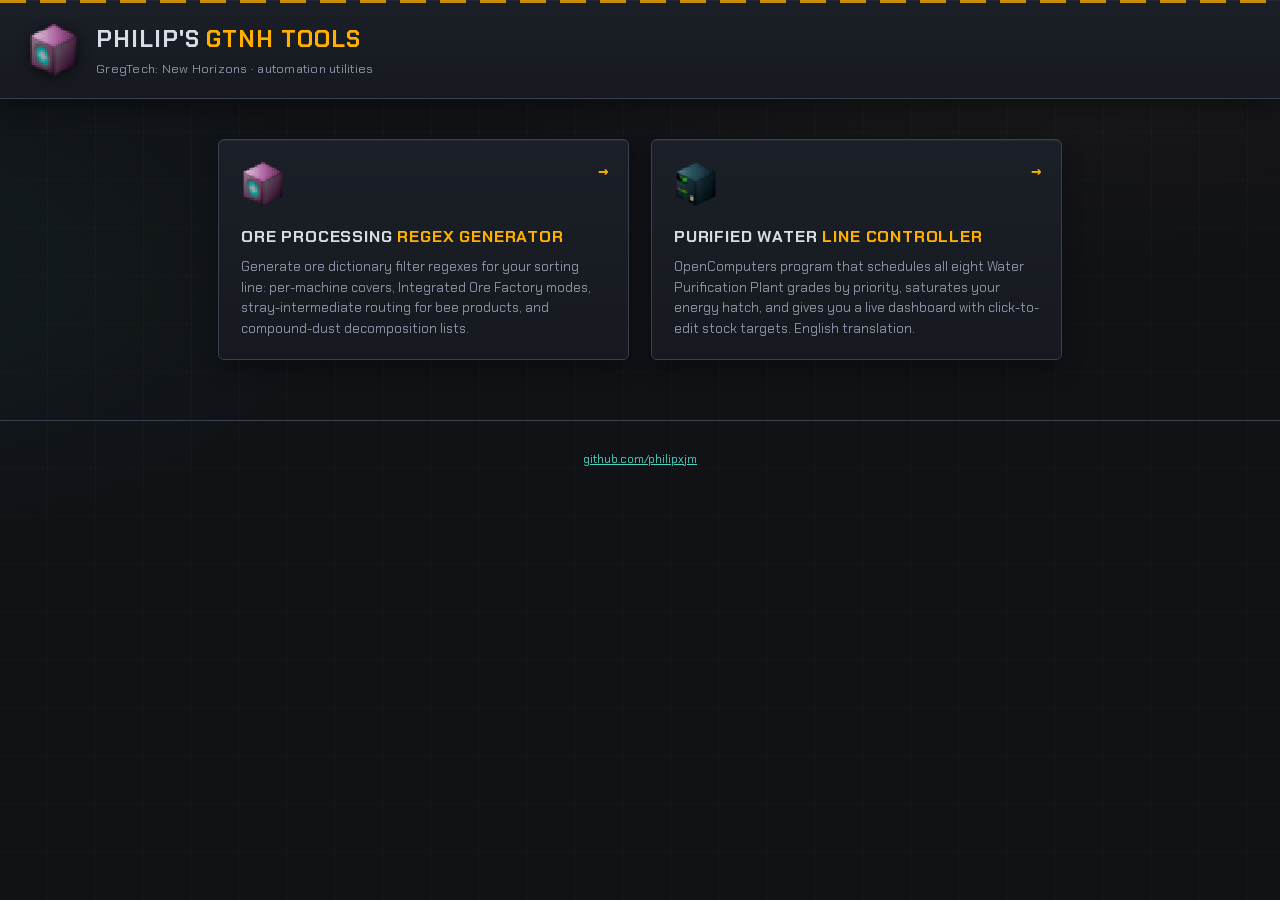
==== index.html @ 08da121c "GTNH tools hub: landing page + purified water line controller guide" ====
<!DOCTYPE html>
<html lang="en">
<head>
<meta charset="utf-8">
<meta name="viewport" content="width=device-width, initial-scale=1">
<title>Philip's GTNH Tools</title>
<meta name="description" content="Tools for GregTech: New Horizons — ore processing regex generator, OpenComputers purified water line controller.">
<link rel="preconnect" href="https://fonts.googleapis.com">
<link rel="preconnect" href="https://fonts.gstatic.com" crossorigin>
<link href="https://fonts.googleapis.com/css2?family=Chakra+Petch:wght@400;500;600;700&family=IBM+Plex+Mono:wght@400;500&display=swap" rel="stylesheet">
<link rel="stylesheet" href="css/site.css">
<link rel="icon" href="machine_macerator.png">
<style>
  .hub { max-width: 900px; margin: 40px auto 60px; padding: 0 28px; }
  .hub-cards { display: grid; grid-template-columns: 1fr 1fr; gap: 22px; margin-top: 26px; }
  @media (max-width: 700px) { .hub-cards { grid-template-columns: 1fr; } }
  .hub-card {
    display: block; text-decoration: none; color: var(--text);
    background: linear-gradient(180deg, var(--steel-850), var(--steel-900));
    border: 1px solid var(--steel-line); border-radius: 6px;
    padding: 22px 22px 20px; position: relative;
    box-shadow: 0 1px 0 rgba(255,255,255,.045) inset, 0 10px 22px rgba(0,0,0,.3);
    transition: border-color 130ms, transform 130ms;
  }
  .hub-card:hover { border-color: var(--amber); transform: translateY(-2px); }
  .hub-card img { width: 44px; height: 44px; image-rendering: pixelated; margin-bottom: 12px; }
  .hub-card h2 { margin: 0 0 8px; font-size: 1.1rem; text-transform: uppercase; letter-spacing: 0.05em; }
  .hub-card h2 span { color: var(--amber); }
  .hub-card p { margin: 0; color: var(--text-dim); font-size: 0.88rem; line-height: 1.55; }
  .hub-card .go { position: absolute; top: 20px; right: 20px; color: var(--amber); font-weight: 700; }
</style>
</head>
<body>
<header class="masthead">
  <div class="masthead-inner">
    <div class="brand">
      <img src="machine_macerator.png" alt="" class="brand-icon">
      <div>
        <h1>Philip's <span>GTNH Tools</span></h1>
        <p class="tagline">GregTech: New Horizons &middot; automation utilities</p>
      </div>
    </div>
  </div>
</header>

<main class="hub">
  <div class="hub-cards">
    <a class="hub-card" href="/gtnh-ore-regex/">
      <span class="go">&rarr;</span>
      <img src="machine_macerator.png" alt="">
      <h2>Ore Processing <span>Regex Generator</span></h2>
      <p>Generate ore dictionary filter regexes for your sorting line: per-machine
      covers, Integrated Ore Factory modes, stray-intermediate routing for bee
      products, and compound-dust decomposition lists.</p>
    </a>
    <a class="hub-card" href="waterline.html">
      <span class="go">&rarr;</span>
      <img src="machine_washer.png" alt="">
      <h2>Purified Water <span>Line Controller</span></h2>
      <p>OpenComputers program that schedules all eight Water Purification Plant
      grades by priority, saturates your energy hatch, and gives you a live
      dashboard with click-to-edit stock targets. English translation.</p>
    </a>
  </div>
</main>

<footer class="footer">
  <p><a href="https://github.com/philipxjm" rel="noopener">github.com/philipxjm</a></p>
</footer>
</body>
</html>
---- css/site.css ----
/* GTNH ore-processing regex generator — GregTech machine-panel aesthetic.
   Dark steel, riveted panels, amber energy accents, LCD readouts. */

:root {
  --steel-950: #101216;
  --steel-900: #16191f;
  --steel-850: #1b1f27;
  --steel-800: #222732;
  --steel-700: #2c3342;
  --steel-600: #3a4356;
  --steel-line: #39404f;
  --text: #d7dce6;
  --text-dim: #8b93a5;
  --amber: #ffb000;
  --amber-dim: #b97f0a;
  --copper: #e8894a;
  --teal: #4ad3c0;
  --danger: #ff5d5d;
  --lcd-bg: #0c1410;
  --lcd-text: #7dffb0;
  --radius: 4px;
  font-size: 15px;
}

* { box-sizing: border-box; }

body {
  margin: 0;
  background:
    radial-gradient(1200px 600px at 85% -10%, rgba(232, 137, 74, 0.07), transparent 60%),
    radial-gradient(900px 500px at -10% 30%, rgba(74, 211, 192, 0.05), transparent 55%),
    repeating-linear-gradient(0deg, transparent 0 47px, rgba(255, 255, 255, 0.015) 47px 48px),
    repeating-linear-gradient(90deg, transparent 0 47px, rgba(255, 255, 255, 0.015) 47px 48px),
    var(--steel-950);
  color: var(--text);
  font-family: "Chakra Petch", system-ui, sans-serif;
  line-height: 1.5;
  min-height: 100vh;
}

a { color: var(--teal); }
code { font-family: "IBM Plex Mono", monospace; font-size: 0.85em; color: var(--copper); }

/* ---------- masthead ---------- */

.masthead {
  border-bottom: 1px solid var(--steel-line);
  background: linear-gradient(180deg, var(--steel-850), var(--steel-900));
  box-shadow: 0 1px 0 rgba(255, 255, 255, 0.04) inset, 0 8px 24px rgba(0, 0, 0, 0.35);
  position: relative;
  overflow: hidden;
}
.masthead::after {
  content: "";
  position: absolute;
  inset: 0 0 auto 0;
  height: 3px;
  background: repeating-linear-gradient(90deg, var(--amber) 0 26px, transparent 26px 40px);
  opacity: 0.75;
}
.masthead-inner {
  max-width: 1500px;
  margin: 0 auto;
  padding: 22px 28px 20px;
  display: flex;
  justify-content: space-between;
  align-items: center;
  gap: 24px;
  flex-wrap: wrap;
}
.brand { display: flex; gap: 16px; align-items: center; }
.brand-icon { width: 52px; height: 52px; image-rendering: pixelated; filter: drop-shadow(0 2px 6px rgba(0,0,0,.6)); }
.brand h1 {
  margin: 0;
  font-size: 1.55rem;
  font-weight: 700;
  letter-spacing: 0.04em;
  text-transform: uppercase;
}
.brand h1 span { color: var(--amber); }
.tagline { margin: 2px 0 0; color: var(--text-dim); font-size: 0.85rem; letter-spacing: 0.02em; }

.masthead-actions { display: flex; gap: 14px; align-items: center; flex-wrap: wrap; }

.mode-switch {
  display: flex;
  border: 1px solid var(--steel-line);
  border-radius: var(--radius);
  overflow: hidden;
  background: var(--steel-950);
}
.mode-btn {
  appearance: none; border: 0; background: transparent;
  color: var(--text-dim);
  font: inherit; font-size: 0.85rem; font-weight: 600;
  padding: 9px 16px; cursor: pointer;
  letter-spacing: 0.03em;
}
.mode-btn.is-active { background: var(--amber); color: #191203; }
.mode-btn:not(.is-active):hover { color: var(--text); }

.action-btn {
  appearance: none;
  font: inherit; font-size: 0.85rem; font-weight: 600;
  padding: 9px 16px;
  border-radius: var(--radius);
  border: 1px solid var(--amber-dim);
  background: linear-gradient(180deg, #2a2415, #211c10);
  color: var(--amber);
  cursor: pointer;
  letter-spacing: 0.03em;
  transition: filter 120ms;
}
.action-btn:hover { filter: brightness(1.25); }

/* ---------- layout ---------- */

.layout {
  max-width: 1500px;
  margin: 26px auto 60px;
  padding: 0 28px;
  display: grid;
  grid-template-columns: minmax(430px, 1fr) minmax(480px, 1.05fr);
  gap: 24px;
  align-items: start;
}
@media (max-width: 1080px) { .layout { grid-template-columns: 1fr; } }

.panel {
  background: linear-gradient(180deg, var(--steel-850), var(--steel-900));
  border: 1px solid var(--steel-line);
  border-radius: 6px;
  padding: 18px 20px 20px;
  margin-bottom: 22px;
  box-shadow: 0 1px 0 rgba(255,255,255,.045) inset, 0 10px 22px rgba(0,0,0,.3);
  position: relative;
}
.panel::before, .panel::after {
  content: "";
  position: absolute; top: 8px; width: 6px; height: 6px; border-radius: 50%;
  background: radial-gradient(circle at 35% 30%, #6c7689, #2a3040 70%);
  box-shadow: 0 0 0 1px rgba(0,0,0,.5);
}
.panel::before { left: 8px; }
.panel::after { right: 8px; }

.panel-title {
  margin: 0 0 14px;
  font-size: 0.95rem;
  font-weight: 700;
  text-transform: uppercase;
  letter-spacing: 0.09em;
  color: var(--copper);
}
.panel-sub {
  display: block;
  font-weight: 400;
  text-transform: none;
  letter-spacing: 0.02em;
  color: var(--text-dim);
  font-size: 0.8rem;
  margin-top: 2px;
}

/* ---------- route picker ---------- */

.route-picker { display: grid; grid-template-columns: 1fr 1fr; gap: 10px; }
@media (max-width: 560px) { .route-picker { grid-template-columns: 1fr; } }
.route-card {
  appearance: none; text-align: left; font: inherit; cursor: pointer;
  border: 1px solid var(--steel-line);
  border-radius: var(--radius);
  background: var(--steel-800);
  color: var(--text);
  padding: 11px 13px;
  transition: border-color 120ms, background 120ms;
}
.route-card:hover { border-color: var(--steel-600); }
.route-card.is-active {
  border-color: var(--amber);
  background: linear-gradient(180deg, #2b2514, #23200f);
  box-shadow: 0 0 0 1px rgba(255, 176, 0, 0.25), 0 0 18px rgba(255, 176, 0, 0.08);
}
.route-card .route-chain { font-weight: 600; font-size: 0.86rem; letter-spacing: 0.01em; }
.route-card.is-active .route-chain { color: var(--amber); }
.route-card .route-note { color: var(--text-dim); font-size: 0.78rem; margin-top: 3px; }

/* ---------- toolbar ---------- */

.toolbar { margin-bottom: 14px; }
.add-row { display: flex; gap: 8px; margin-bottom: 10px; }
.add-row input, .add-row select, .ore-route {
  font: inherit; font-size: 0.85rem;
  background: var(--steel-950);
  color: var(--text);
  border: 1px solid var(--steel-line);
  border-radius: var(--radius);
  padding: 8px 10px;
}
.add-row input { flex: 1; min-width: 0; }
.add-row input:focus, .add-row select:focus, .ore-route:focus {
  outline: none; border-color: var(--amber-dim);
}
.tool-row { display: flex; gap: 8px; align-items: center; flex-wrap: wrap; }
.sort-label { color: var(--text-dim); font-size: 0.8rem; }
.tool-spacer { flex: 1; }
.chip-btn {
  appearance: none; font: inherit; font-size: 0.78rem; font-weight: 600;
  background: var(--steel-800); color: var(--text-dim);
  border: 1px solid var(--steel-line); border-radius: 999px;
  padding: 5px 12px; cursor: pointer;
}
.chip-btn:hover { color: var(--text); border-color: var(--steel-600); }
.chip-btn.is-active { color: var(--amber); border-color: var(--amber-dim); background: #241f10; }
.chip-danger:hover { color: var(--danger); border-color: var(--danger); }

/* ---------- ore grid ---------- */

.ore-grid { display: grid; grid-template-columns: repeat(auto-fill, minmax(240px, 1fr)); gap: 9px; }
.ore-card {
  display: grid;
  grid-template-columns: 34px 1fr 22px;
  grid-template-rows: auto auto;
  gap: 2px 10px;
  align-items: center;
  background: var(--steel-800);
  border: 1px solid var(--steel-line);
  border-radius: var(--radius);
  padding: 9px 10px;
  transition: border-color 120ms;
}
.ore-card:hover { border-color: var(--steel-600); }
.ore-card.is-none { opacity: 0.55; }
.ore-icon {
  grid-row: 1 / 3;
  width: 32px; height: 32px;
  image-rendering: pixelated;
  background: var(--steel-950);
  border: 1px solid var(--steel-700);
  border-radius: 3px;
  padding: 3px;
}
.ore-names { min-width: 0; }
.ore-en { font-weight: 600; font-size: 0.83rem; white-space: nowrap; overflow: hidden; text-overflow: ellipsis; }
.ore-sub { color: var(--text-dim); font-size: 0.72rem; white-space: nowrap; overflow: hidden; text-overflow: ellipsis; }
.ore-route {
  grid-column: 2 / 4;
  width: 100%;
  font-size: 0.75rem;
  padding: 5px 7px;
  color: var(--teal);
}
.ore-remove {
  appearance: none; border: 0; background: transparent; cursor: pointer;
  color: var(--text-dim); font-size: 1rem; line-height: 1; padding: 2px;
  align-self: start;
}
.ore-remove:hover { color: var(--danger); }

/* ---------- machine output cards ---------- */

.machine-card {
  background: linear-gradient(180deg, var(--steel-850), var(--steel-900));
  border: 1px solid var(--steel-line);
  border-radius: 6px;
  margin-bottom: 18px;
  box-shadow: 0 1px 0 rgba(255,255,255,.045) inset, 0 10px 22px rgba(0,0,0,.3);
  overflow: hidden;
}
.machine-head {
  display: flex; align-items: center; gap: 12px;
  padding: 12px 16px;
  border-bottom: 1px solid var(--steel-line);
  background: linear-gradient(180deg, var(--steel-800), var(--steel-850));
}
.machine-head img { width: 34px; height: 34px; image-rendering: pixelated; }
.machine-title { flex: 1; min-width: 0; }
.machine-title h3 { margin: 0; font-size: 0.98rem; letter-spacing: 0.05em; text-transform: uppercase; }
.machine-title .multi { color: var(--text-dim); font-size: 0.75rem; }
.machine-meta { display: flex; align-items: center; gap: 12px; }
.char-count { font-family: "IBM Plex Mono", monospace; font-size: 0.78rem; color: var(--text-dim); }
.char-count.is-over { color: var(--danger); font-weight: 700; }
.copy-btn {
  appearance: none; font: inherit; font-size: 0.78rem; font-weight: 700;
  background: var(--steel-950); color: var(--teal);
  border: 1px solid var(--steel-600); border-radius: var(--radius);
  padding: 6px 13px; cursor: pointer;
  letter-spacing: 0.05em; text-transform: uppercase;
}
.copy-btn:hover { border-color: var(--teal); }
.copy-btn.is-copied { color: #191203; background: var(--teal); border-color: var(--teal); }

.machine-body { padding: 13px 16px 15px; }
.regex-box {
  width: 100%;
  min-height: 74px;
  resize: vertical;
  font-family: "IBM Plex Mono", monospace;
  font-size: 0.78rem;
  line-height: 1.55;
  color: var(--lcd-text);
  background:
    repeating-linear-gradient(0deg, transparent 0 2px, rgba(0,0,0,0.18) 2px 3px),
    var(--lcd-bg);
  border: 1px solid #1d3a2b;
  border-radius: var(--radius);
  box-shadow: 0 0 14px rgba(125, 255, 176, 0.06) inset;
  padding: 9px 11px;
  word-break: break-all;
}
.regex-box:focus { outline: 1px solid #2c5942; }
.regex-box.is-over { color: #ffb4b4; border-color: #5c2626; background: #170d0d; }

.segments { margin-top: 10px; }
.segment {
  font-size: 0.78rem;
  color: var(--text-dim);
  padding: 5px 0;
}
.segment + .segment { border-top: 1px dashed var(--steel-700); }
.segment .form-tag {
  display: inline-block;
  font-family: "IBM Plex Mono", monospace;
  font-size: 0.72rem;
  color: var(--copper);
  background: rgba(232, 137, 74, 0.08);
  border: 1px solid rgba(232, 137, 74, 0.25);
  border-radius: 3px;
  padding: 1px 7px;
  margin-right: 7px;
}
.segment .logic-tag { color: var(--teal); font-weight: 600; margin-right: 4px; }
.segment .ore-list { color: var(--text-dim); }

.iof-mode-tag {
  font-family: "IBM Plex Mono", monospace;
  font-size: 0.72rem;
  color: var(--amber);
  border: 1px solid var(--amber-dim);
  border-radius: 3px;
  padding: 1px 8px;
}
.warn-card {
  border: 1px solid #5c4526;
  background: #201a0f;
  border-radius: 6px;
  color: #e9c88a;
  font-size: 0.83rem;
  padding: 12px 16px;
  margin-bottom: 18px;
}

/* ---------- about / footer / toast ---------- */

.about ol { margin: 0 0 12px; padding-left: 20px; font-size: 0.87rem; }
.about li + li { margin-top: 7px; }
.fine { color: var(--text-dim); font-size: 0.77rem; margin: 0; }

.footer {
  border-top: 1px solid var(--steel-line);
  padding: 18px 28px 30px;
  color: var(--text-dim);
  font-size: 0.78rem;
  text-align: center;
}

.toast {
  position: fixed;
  left: 50%; bottom: 28px;
  transform: translateX(-50%) translateY(20px);
  background: var(--steel-800);
  border: 1px solid var(--amber-dim);
  color: var(--amber);
  font-size: 0.85rem; font-weight: 600;
  border-radius: var(--radius);
  padding: 10px 18px;
  opacity: 0;
  pointer-events: none;
  transition: opacity 160ms, transform 160ms;
  z-index: 100;
}
.toast.is-show { opacity: 1; transform: translateX(-50%) translateY(0); }

::selection { background: rgba(255, 176, 0, 0.3); }

.stray-row {
  display: flex; gap: 8px; align-items: center;
  margin-top: 12px; font-size: 0.83rem; color: var(--text-dim);
  cursor: pointer;
}
.stray-row input { accent-color: var(--amber); }
.stray-row:hover { color: var(--text); }

.decomp-section { margin-top: 10px; }
.decomp-label { font-size: 0.78rem; color: var(--text-dim); margin-bottom: 5px; }
.decomp-chips { display: flex; flex-wrap: wrap; gap: 6px; align-items: center; }
.decomp-chip {
  display: inline-flex; align-items: center; gap: 5px;
  background: var(--steel-800); border: 1px solid var(--steel-line);
  border-radius: 999px; padding: 2px 8px; font-size: 0.75rem; color: var(--text);
}
.decomp-chip-x {
  appearance: none; border: 0; background: none; cursor: pointer;
  color: var(--text-dim); font-size: 0.85rem; padding: 0;
}
.decomp-chip-x:hover { color: var(--danger); }
.decomp-add {
  font: inherit; font-size: 0.75rem; width: 110px;
  background: var(--steel-950); color: var(--text);
  border: 1px solid var(--steel-line); border-radius: 999px; padding: 3px 9px;
}
.decomp-add:focus { outline: none; border-color: var(--amber-dim); }
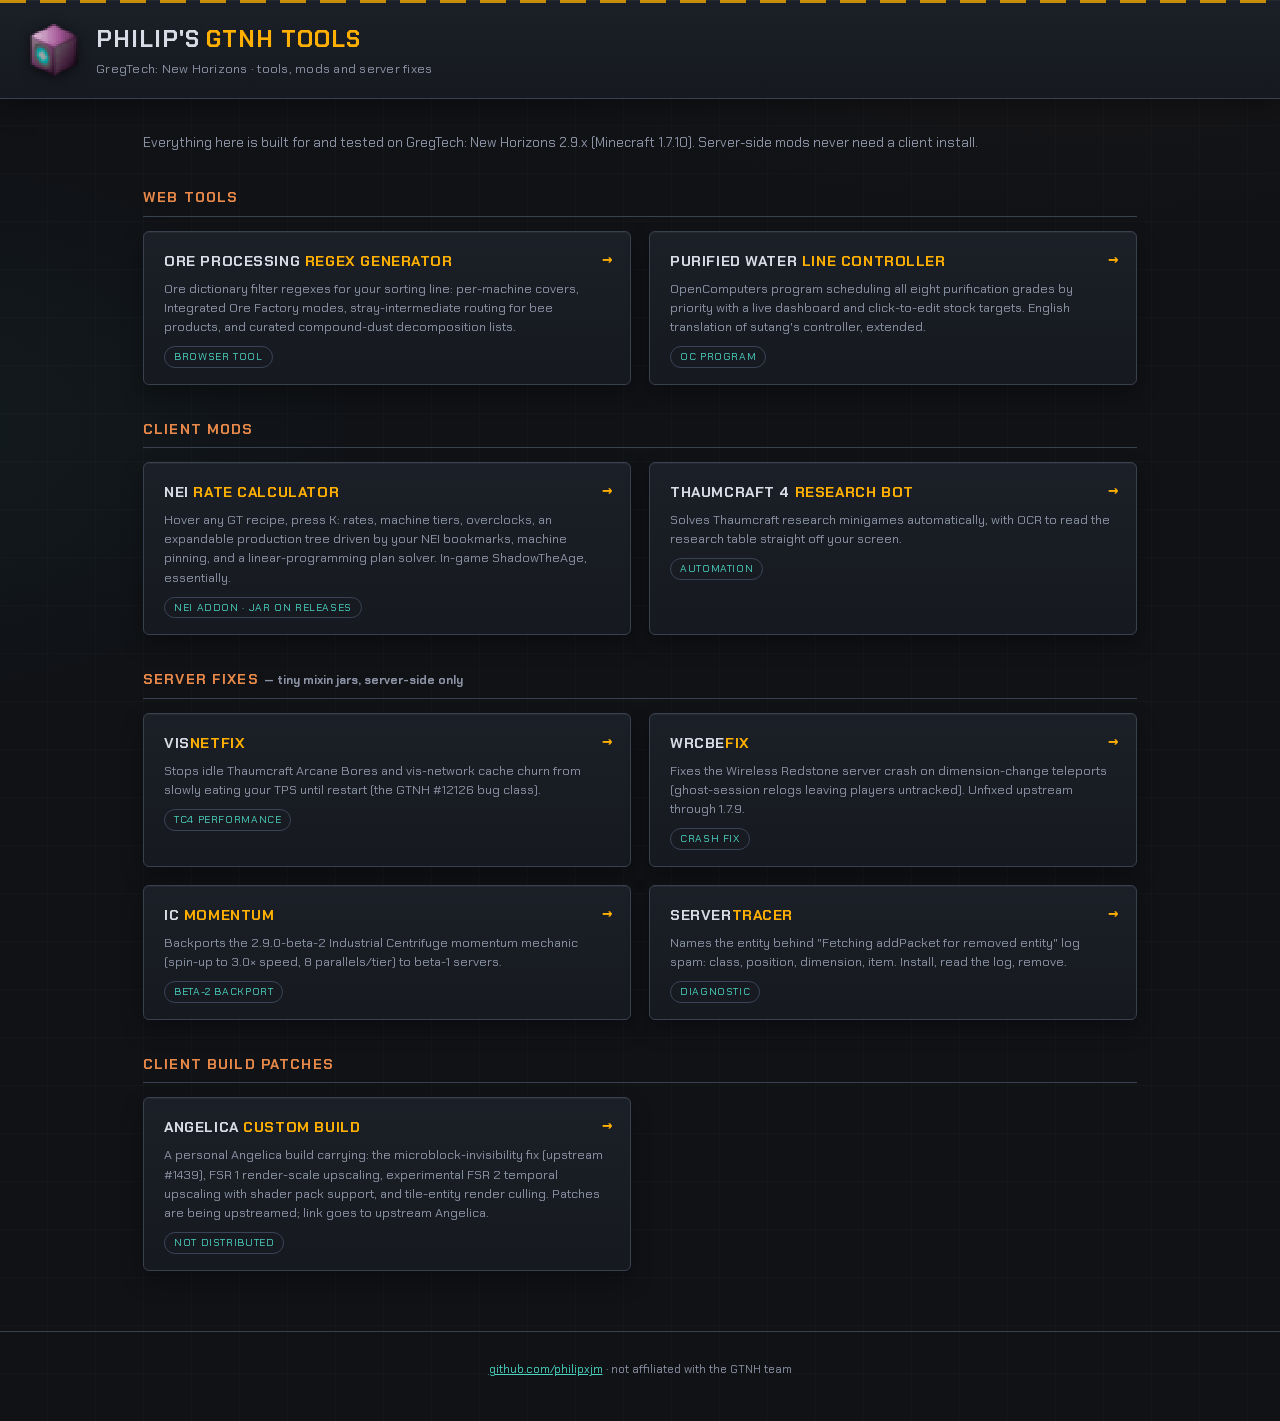
==== commit c1201e39: "Full GTNH tool catalog: web tools, client mods, server fixes, build patches" ====
--- a/index.html
+++ b/index.html
@@ -4,30 +4,40 @@
 <meta charset="utf-8">
 <meta name="viewport" content="width=device-width, initial-scale=1">
 <title>Philip's GTNH Tools</title>
-<meta name="description" content="Tools for GregTech: New Horizons — ore processing regex generator, OpenComputers purified water line controller.">
+<meta name="description" content="Tools and mods for GregTech: New Horizons — ore regex generator, water line controller, NEI rate calculator, server fixes.">
 <link rel="preconnect" href="https://fonts.googleapis.com">
 <link rel="preconnect" href="https://fonts.gstatic.com" crossorigin>
 <link href="https://fonts.googleapis.com/css2?family=Chakra+Petch:wght@400;500;600;700&family=IBM+Plex+Mono:wght@400;500&display=swap" rel="stylesheet">
 <link rel="stylesheet" href="css/site.css">
 <link rel="icon" href="machine_macerator.png">
 <style>
-  .hub { max-width: 900px; margin: 40px auto 60px; padding: 0 28px; }
-  .hub-cards { display: grid; grid-template-columns: 1fr 1fr; gap: 22px; margin-top: 26px; }
-  @media (max-width: 700px) { .hub-cards { grid-template-columns: 1fr; } }
+  .hub { max-width: 1050px; margin: 34px auto 60px; padding: 0 28px; }
+  .hub h2 {
+    color: var(--copper); text-transform: uppercase; letter-spacing: 0.08em;
+    font-size: 0.95rem; margin: 34px 0 14px; border-bottom: 1px solid var(--steel-line);
+    padding-bottom: 7px;
+  }
+  .hub-cards { display: grid; grid-template-columns: 1fr 1fr; gap: 18px; }
+  @media (max-width: 760px) { .hub-cards { grid-template-columns: 1fr; } }
   .hub-card {
     display: block; text-decoration: none; color: var(--text);
     background: linear-gradient(180deg, var(--steel-850), var(--steel-900));
     border: 1px solid var(--steel-line); border-radius: 6px;
-    padding: 22px 22px 20px; position: relative;
+    padding: 18px 20px 16px; position: relative;
     box-shadow: 0 1px 0 rgba(255,255,255,.045) inset, 0 10px 22px rgba(0,0,0,.3);
     transition: border-color 130ms, transform 130ms;
   }
   .hub-card:hover { border-color: var(--amber); transform: translateY(-2px); }
-  .hub-card img { width: 44px; height: 44px; image-rendering: pixelated; margin-bottom: 12px; }
-  .hub-card h2 { margin: 0 0 8px; font-size: 1.1rem; text-transform: uppercase; letter-spacing: 0.05em; }
-  .hub-card h2 span { color: var(--amber); }
-  .hub-card p { margin: 0; color: var(--text-dim); font-size: 0.88rem; line-height: 1.55; }
-  .hub-card .go { position: absolute; top: 20px; right: 20px; color: var(--amber); font-weight: 700; }
+  .hub-card h3 { margin: 0 0 7px; font-size: 0.98rem; text-transform: uppercase; letter-spacing: 0.04em; }
+  .hub-card h3 span { color: var(--amber); }
+  .hub-card p { margin: 0; color: var(--text-dim); font-size: 0.85rem; line-height: 1.5; }
+  .hub-card .go { position: absolute; top: 16px; right: 18px; color: var(--amber); font-weight: 700; }
+  .hub-card .tag {
+    display: inline-block; margin-top: 10px; font-size: 0.7rem; text-transform: uppercase;
+    letter-spacing: 0.06em; color: var(--teal); border: 1px solid var(--steel-600);
+    border-radius: 999px; padding: 2px 9px;
+  }
+  .lead { color: var(--text-dim); font-size: 0.9rem; margin: 0; }
 </style>
 </head>
 <body>
@@ -37,35 +47,103 @@
       <img src="machine_macerator.png" alt="" class="brand-icon">
       <div>
         <h1>Philip's <span>GTNH Tools</span></h1>
-        <p class="tagline">GregTech: New Horizons &middot; automation utilities</p>
+        <p class="tagline">GregTech: New Horizons &middot; tools, mods and server fixes</p>
       </div>
     </div>
   </div>
 </header>
 
 <main class="hub">
+  <p class="lead">Everything here is built for and tested on GregTech: New Horizons 2.9.x
+  (Minecraft 1.7.10). Server-side mods never need a client install.</p>
+
+  <h2>Web tools</h2>
   <div class="hub-cards">
     <a class="hub-card" href="/gtnh-ore-regex/">
       <span class="go">&rarr;</span>
-      <img src="machine_macerator.png" alt="">
-      <h2>Ore Processing <span>Regex Generator</span></h2>
-      <p>Generate ore dictionary filter regexes for your sorting line: per-machine
-      covers, Integrated Ore Factory modes, stray-intermediate routing for bee
-      products, and compound-dust decomposition lists.</p>
+      <h3>Ore Processing <span>Regex Generator</span></h3>
+      <p>Ore dictionary filter regexes for your sorting line: per-machine covers,
+      Integrated Ore Factory modes, stray-intermediate routing for bee products,
+      and curated compound-dust decomposition lists.</p>
+      <span class="tag">browser tool</span>
     </a>
     <a class="hub-card" href="waterline.html">
       <span class="go">&rarr;</span>
-      <img src="machine_washer.png" alt="">
-      <h2>Purified Water <span>Line Controller</span></h2>
-      <p>OpenComputers program that schedules all eight Water Purification Plant
-      grades by priority, saturates your energy hatch, and gives you a live
-      dashboard with click-to-edit stock targets. English translation.</p>
+      <h3>Purified Water <span>Line Controller</span></h3>
+      <p>OpenComputers program scheduling all eight purification grades by priority
+      with a live dashboard and click-to-edit stock targets. English translation
+      of sutang's controller, extended.</p>
+      <span class="tag">OC program</span>
+    </a>
+  </div>
+
+  <h2>Client mods</h2>
+  <div class="hub-cards">
+    <a class="hub-card" href="https://github.com/philipxjm/nei-rate-calculator" rel="noopener">
+      <span class="go">&rarr;</span>
+      <h3>NEI <span>Rate Calculator</span></h3>
+      <p>Hover any GT recipe, press K: rates, machine tiers, overclocks, an
+      expandable production tree driven by your NEI bookmarks, machine pinning,
+      and a linear-programming plan solver. In-game ShadowTheAge, essentially.</p>
+      <span class="tag">NEI addon &middot; jar on releases</span>
+    </a>
+    <a class="hub-card" href="https://github.com/philipxjm/thaumcraft4-research-bot" rel="noopener">
+      <span class="go">&rarr;</span>
+      <h3>Thaumcraft 4 <span>Research Bot</span></h3>
+      <p>Solves Thaumcraft research minigames automatically, with OCR to read
+      the research table straight off your screen.</p>
+      <span class="tag">automation</span>
+    </a>
+  </div>
+
+  <h2>Server fixes <span style="text-transform:none;letter-spacing:0;color:var(--text-dim);font-size:0.8rem">— tiny mixin jars, server-side only</span></h2>
+  <div class="hub-cards">
+    <a class="hub-card" href="https://github.com/philipxjm/visnetfix" rel="noopener">
+      <span class="go">&rarr;</span>
+      <h3>Vis<span>NetFix</span></h3>
+      <p>Stops idle Thaumcraft Arcane Bores and vis-network cache churn from
+      slowly eating your TPS until restart (the GTNH #12126 bug class).</p>
+      <span class="tag">TC4 performance</span>
+    </a>
+    <a class="hub-card" href="https://github.com/philipxjm/wrcbefix" rel="noopener">
+      <span class="go">&rarr;</span>
+      <h3>WRCBE<span>Fix</span></h3>
+      <p>Fixes the Wireless Redstone server crash on dimension-change teleports
+      (ghost-session relogs leaving players untracked). Unfixed upstream through 1.7.9.</p>
+      <span class="tag">crash fix</span>
+    </a>
+    <a class="hub-card" href="https://github.com/philipxjm/icmomentum" rel="noopener">
+      <span class="go">&rarr;</span>
+      <h3>IC <span>Momentum</span></h3>
+      <p>Backports the 2.9.0-beta-2 Industrial Centrifuge momentum mechanic
+      (spin-up to 3.0&times; speed, 8 parallels/tier) to beta-1 servers.</p>
+      <span class="tag">beta-2 backport</span>
+    </a>
+    <a class="hub-card" href="https://github.com/philipxjm/servertracer" rel="noopener">
+      <span class="go">&rarr;</span>
+      <h3>Server<span>Tracer</span></h3>
+      <p>Names the entity behind "Fetching addPacket for removed entity" log spam:
+      class, position, dimension, item. Install, read the log, remove.</p>
+      <span class="tag">diagnostic</span>
+    </a>
+  </div>
+
+  <h2>Client build patches</h2>
+  <div class="hub-cards">
+    <a class="hub-card" href="https://github.com/GTNewHorizons/Angelica" rel="noopener">
+      <span class="go">&rarr;</span>
+      <h3>Angelica <span>Custom Build</span></h3>
+      <p>A personal Angelica build carrying: the microblock-invisibility fix
+      (upstream #1439), FSR 1 render-scale upscaling, experimental FSR 2 temporal
+      upscaling with shader pack support, and tile-entity render culling.
+      Patches are being upstreamed; link goes to upstream Angelica.</p>
+      <span class="tag">not distributed</span>
     </a>
   </div>
 </main>
 
 <footer class="footer">
-  <p><a href="https://github.com/philipxjm" rel="noopener">github.com/philipxjm</a></p>
+  <p><a href="https://github.com/philipxjm" rel="noopener">github.com/philipxjm</a> &middot; not affiliated with the GTNH team</p>
 </footer>
 </body>
 </html>
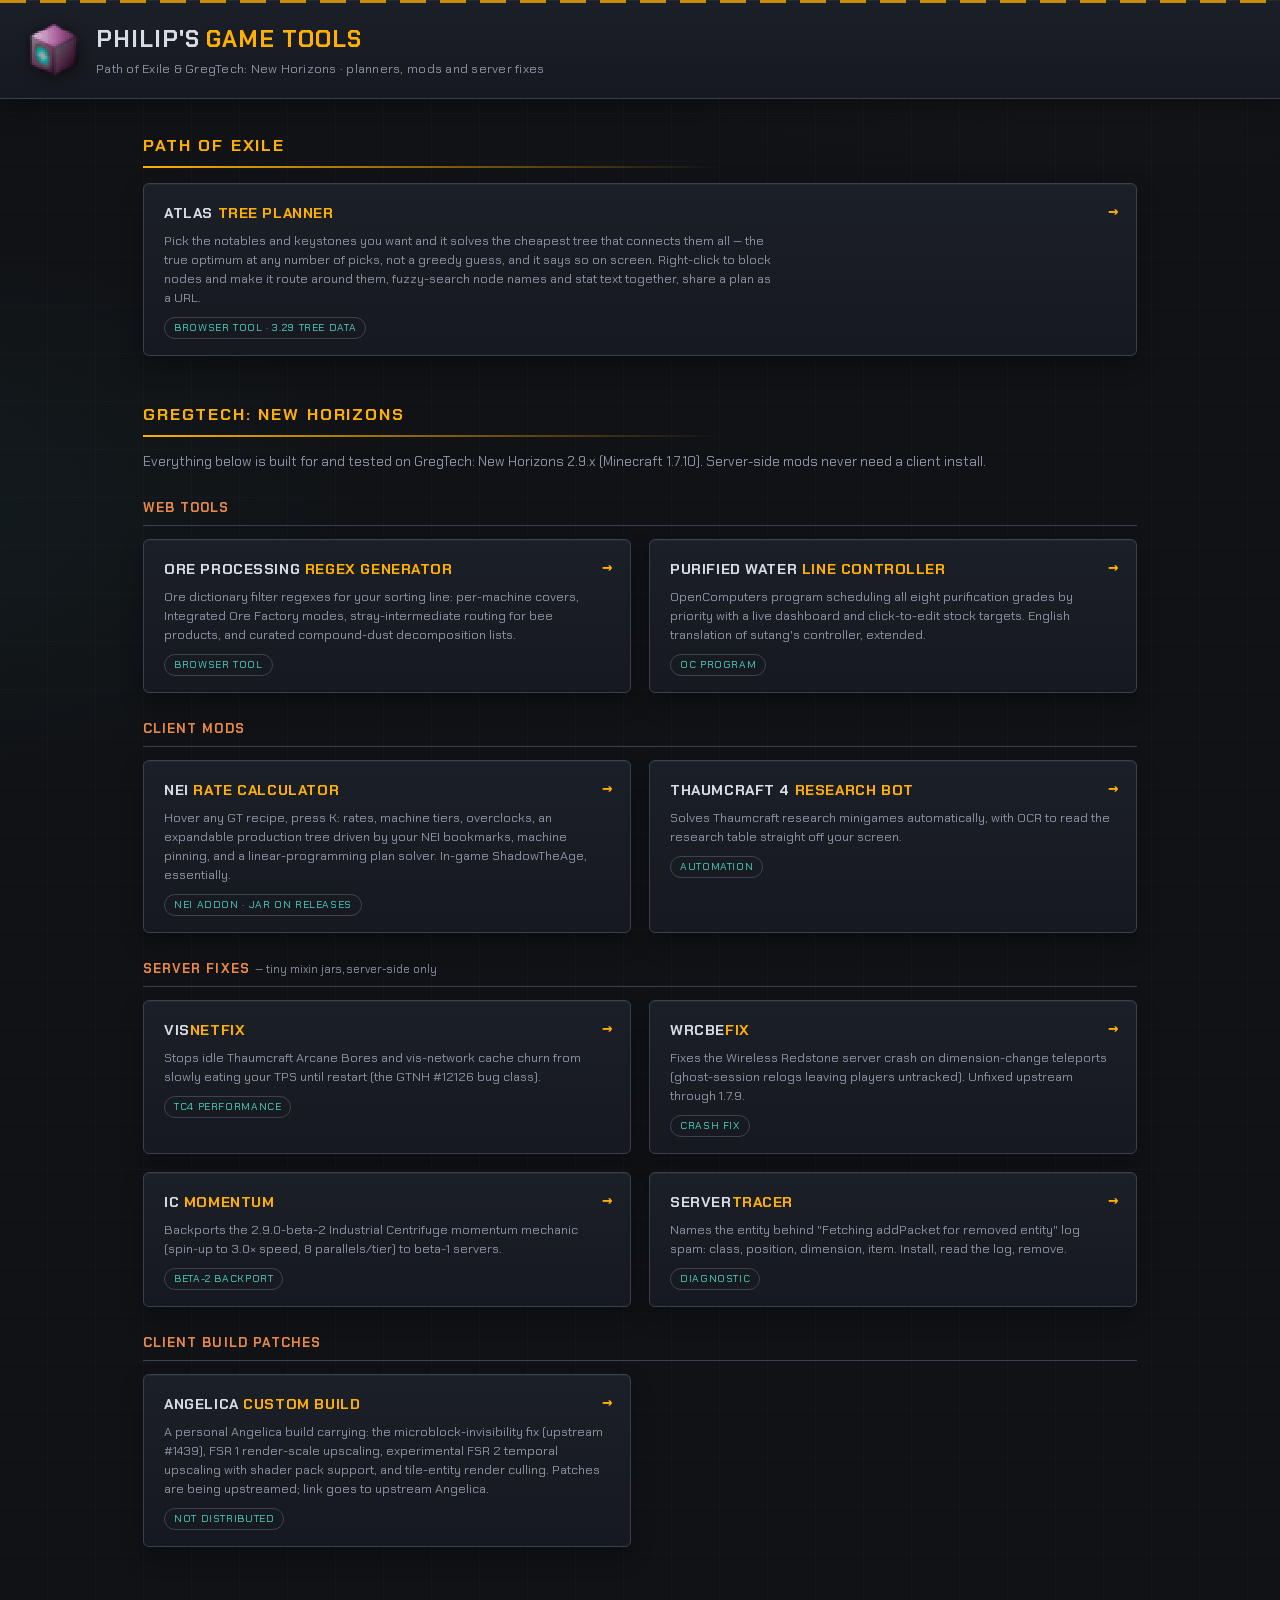
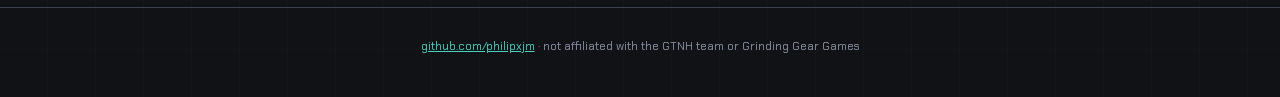
==== commit 5833a556: "Widen the hub past GTNH, add the PoE atlas planner The site was named and structured around one game" ====
--- a/index.html
+++ b/index.html
@@ -3,8 +3,8 @@
 <head>
 <meta charset="utf-8">
 <meta name="viewport" content="width=device-width, initial-scale=1">
-<title>Philip's GTNH Tools</title>
-<meta name="description" content="Tools and mods for GregTech: New Horizons — ore regex generator, water line controller, NEI rate calculator, server fixes.">
+<title>Philip's Game Tools</title>
+<meta name="description" content="Game tools and mods: Path of Exile atlas tree planner, and for GregTech: New Horizons an ore regex generator, water line controller, NEI rate calculator and server fixes.">
 <link rel="preconnect" href="https://fonts.googleapis.com">
 <link rel="preconnect" href="https://fonts.gstatic.com" crossorigin>
 <link href="https://fonts.googleapis.com/css2?family=Chakra+Petch:wght@400;500;600;700&family=IBM+Plex+Mono:wght@400;500&display=swap" rel="stylesheet">
@@ -12,12 +12,26 @@
 <link rel="icon" href="machine_macerator.png">
 <style>
   .hub { max-width: 1050px; margin: 34px auto 60px; padding: 0 28px; }
+  /* two levels: the game a thing is for, then what kind of thing it is */
   .hub h2 {
+    color: var(--amber); text-transform: uppercase; letter-spacing: 0.11em;
+    font-size: 1.12rem; margin: 46px 0 5px;
+  }
+  .hub h2:first-of-type { margin-top: 20px; }
+  .hub .rule {
+    height: 2px; margin-bottom: 15px; border: 0;
+    background: linear-gradient(90deg, var(--amber), rgba(255, 176, 0, 0) 58%);
+  }
+  .hub h3.cat {
     color: var(--copper); text-transform: uppercase; letter-spacing: 0.08em;
-    font-size: 0.95rem; margin: 34px 0 14px; border-bottom: 1px solid var(--steel-line);
+    font-size: 0.88rem; margin: 26px 0 13px; border-bottom: 1px solid var(--steel-line);
     padding-bottom: 7px;
   }
+  .hub h3.cat span { text-transform: none; letter-spacing: 0; color: var(--text-dim); font-size: 0.85em; font-weight: 400; }
   .hub-cards { display: grid; grid-template-columns: 1fr 1fr; gap: 18px; }
+  /* a lone card fills the row; its copy still stops at a readable measure */
+  .hub-cards.wide { grid-template-columns: 1fr; }
+  .hub-cards.wide .hub-card p { max-width: 76ch; }
   @media (max-width: 760px) { .hub-cards { grid-template-columns: 1fr; } }
   .hub-card {
     display: block; text-decoration: none; color: var(--text);
@@ -46,18 +60,35 @@
     <div class="brand">
       <img src="machine_macerator.png" alt="" class="brand-icon">
       <div>
-        <h1>Philip's <span>GTNH Tools</span></h1>
-        <p class="tagline">GregTech: New Horizons &middot; tools, mods and server fixes</p>
+        <h1>Philip's <span>Game Tools</span></h1>
+        <p class="tagline">Path of Exile &amp; GregTech: New Horizons &middot; planners, mods and server fixes</p>
       </div>
     </div>
   </div>
 </header>
 
 <main class="hub">
-  <p class="lead">Everything here is built for and tested on GregTech: New Horizons 2.9.x
+  <h2>Path of Exile</h2>
+  <hr class="rule">
+  <div class="hub-cards wide">
+    <a class="hub-card" href="/poe-atlas-planner/">
+      <span class="go">&rarr;</span>
+      <h3>Atlas <span>Tree Planner</span></h3>
+      <p>Pick the notables and keystones you want and it solves the cheapest tree
+      that connects them all &mdash; the true optimum at any number of picks, not a
+      greedy guess, and it says so on screen. Right-click to block nodes and make it
+      route around them, fuzzy-search node names and stat text together, share a
+      plan as a URL.</p>
+      <span class="tag">browser tool &middot; 3.29 tree data</span>
+    </a>
+  </div>
+
+  <h2>GregTech: New Horizons</h2>
+  <hr class="rule">
+  <p class="lead">Everything below is built for and tested on GregTech: New Horizons 2.9.x
   (Minecraft 1.7.10). Server-side mods never need a client install.</p>
 
-  <h2>Web tools</h2>
+  <h3 class="cat">Web tools</h3>
   <div class="hub-cards">
     <a class="hub-card" href="/gtnh-ore-regex/">
       <span class="go">&rarr;</span>
@@ -77,7 +108,7 @@
     </a>
   </div>
 
-  <h2>Client mods</h2>
+  <h3 class="cat">Client mods</h3>
   <div class="hub-cards">
     <a class="hub-card" href="https://github.com/philipxjm/nei-rate-calculator" rel="noopener">
       <span class="go">&rarr;</span>
@@ -96,7 +127,7 @@
     </a>
   </div>
 
-  <h2>Server fixes <span style="text-transform:none;letter-spacing:0;color:var(--text-dim);font-size:0.8rem">— tiny mixin jars, server-side only</span></h2>
+  <h3 class="cat">Server fixes <span>&mdash; tiny mixin jars, server-side only</span></h3>
   <div class="hub-cards">
     <a class="hub-card" href="https://github.com/philipxjm/visnetfix" rel="noopener">
       <span class="go">&rarr;</span>
@@ -128,7 +159,7 @@
     </a>
   </div>
 
-  <h2>Client build patches</h2>
+  <h3 class="cat">Client build patches</h3>
   <div class="hub-cards">
     <a class="hub-card" href="https://github.com/GTNewHorizons/Angelica" rel="noopener">
       <span class="go">&rarr;</span>
@@ -143,7 +174,8 @@
 </main>
 
 <footer class="footer">
-  <p><a href="https://github.com/philipxjm" rel="noopener">github.com/philipxjm</a> &middot; not affiliated with the GTNH team</p>
+  <p><a href="https://github.com/philipxjm" rel="noopener">github.com/philipxjm</a> &middot; not affiliated with the GTNH team or Grinding Gear Games</p>
 </footer>
+<script data-goatcounter="https://philipxjm.goatcounter.com/count" async src="https://gc.zgo.at/count.js"></script>
 </body>
 </html>
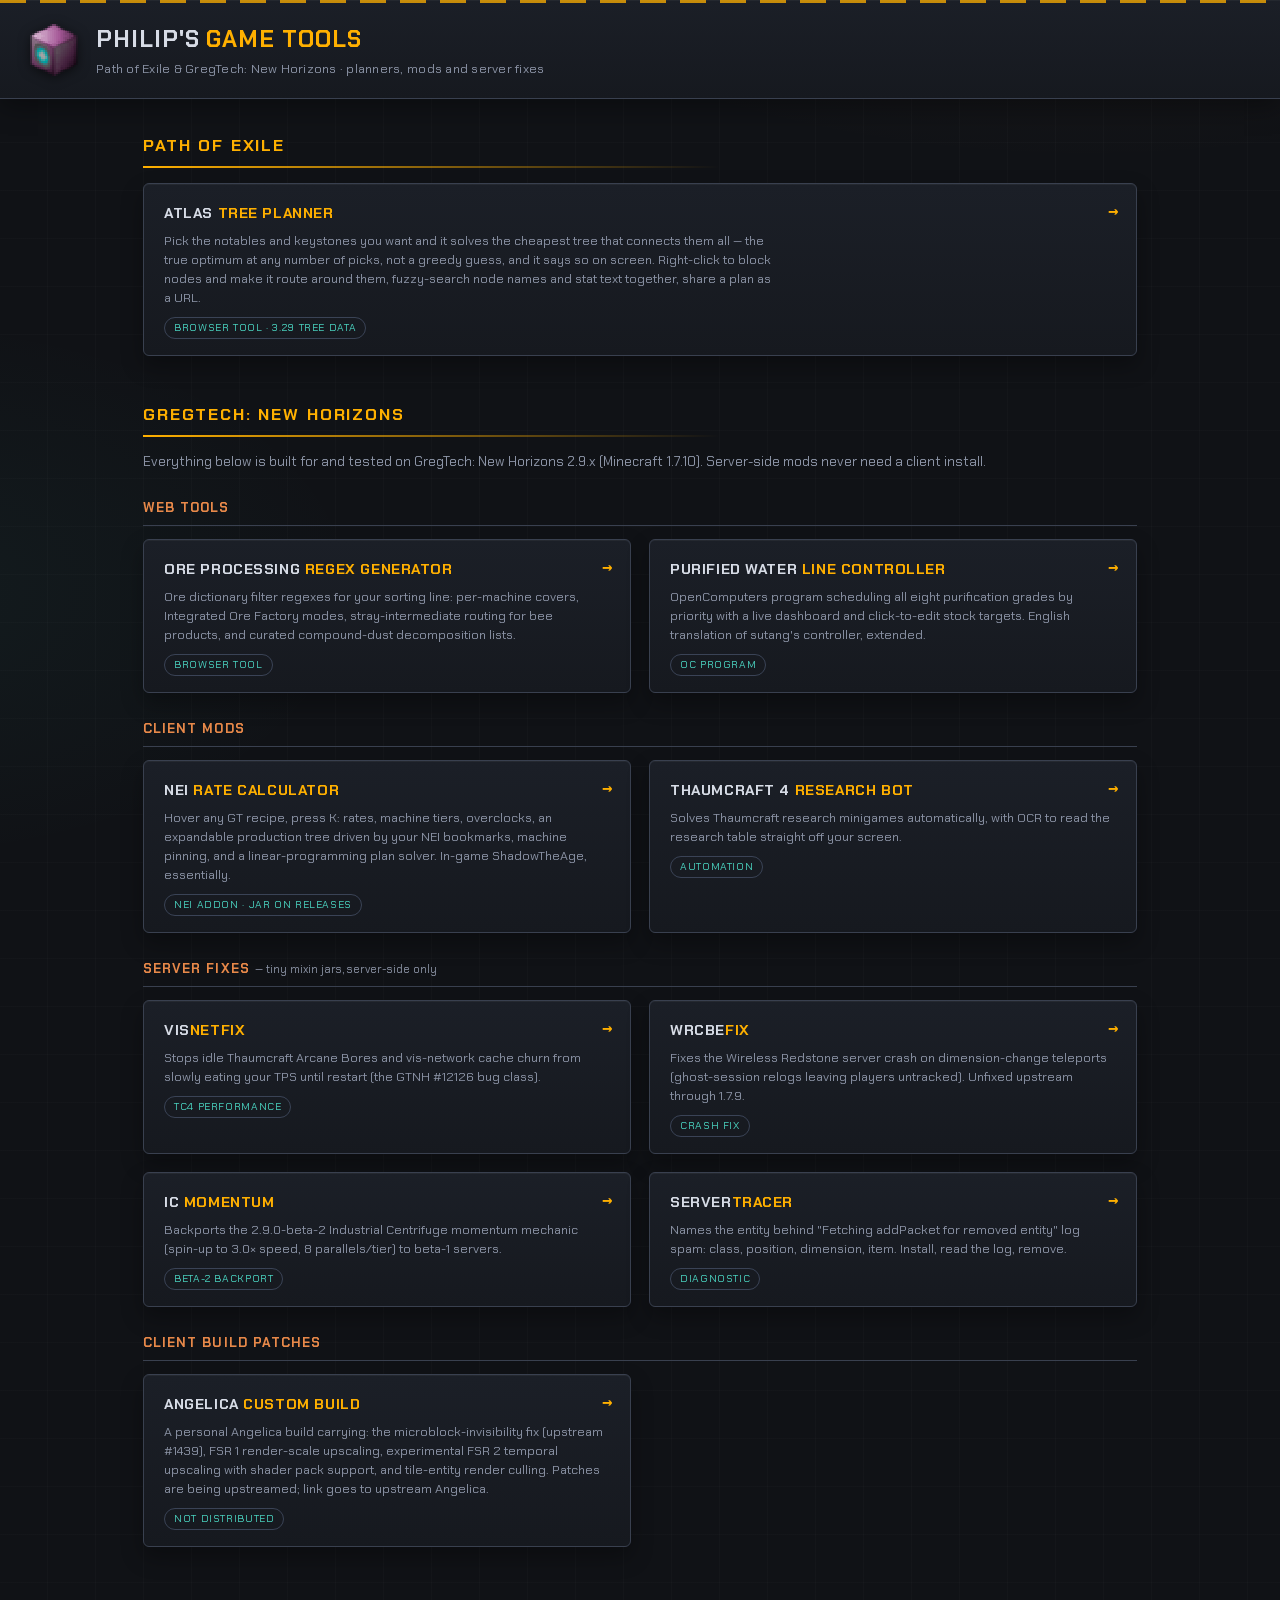
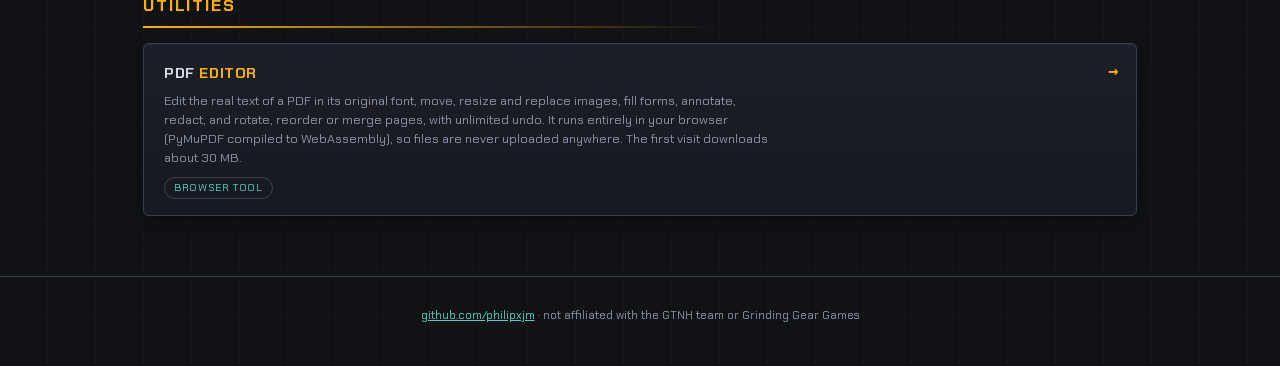
==== commit ab020147: "Add a browser-only PDF editor (PyMuPDF on Pyodide)" ====
--- a/index.html
+++ b/index.html
@@ -171,6 +171,21 @@
       <span class="tag">not distributed</span>
     </a>
   </div>
+
+  <h2>Utilities</h2>
+  <hr class="rule">
+  <div class="hub-cards wide">
+    <a class="hub-card" href="/pdf-editor/">
+      <span class="go">&rarr;</span>
+      <h3>PDF <span>Editor</span></h3>
+      <p>Edit the real text of a PDF in its original font, move, resize and replace
+      images, fill forms, annotate, redact, and rotate, reorder or merge pages, with
+      unlimited undo. It runs entirely in your browser (PyMuPDF compiled to
+      WebAssembly), so files are never uploaded anywhere. The first visit downloads
+      about 30&nbsp;MB.</p>
+      <span class="tag">browser tool</span>
+    </a>
+  </div>
 </main>
 
 <footer class="footer">
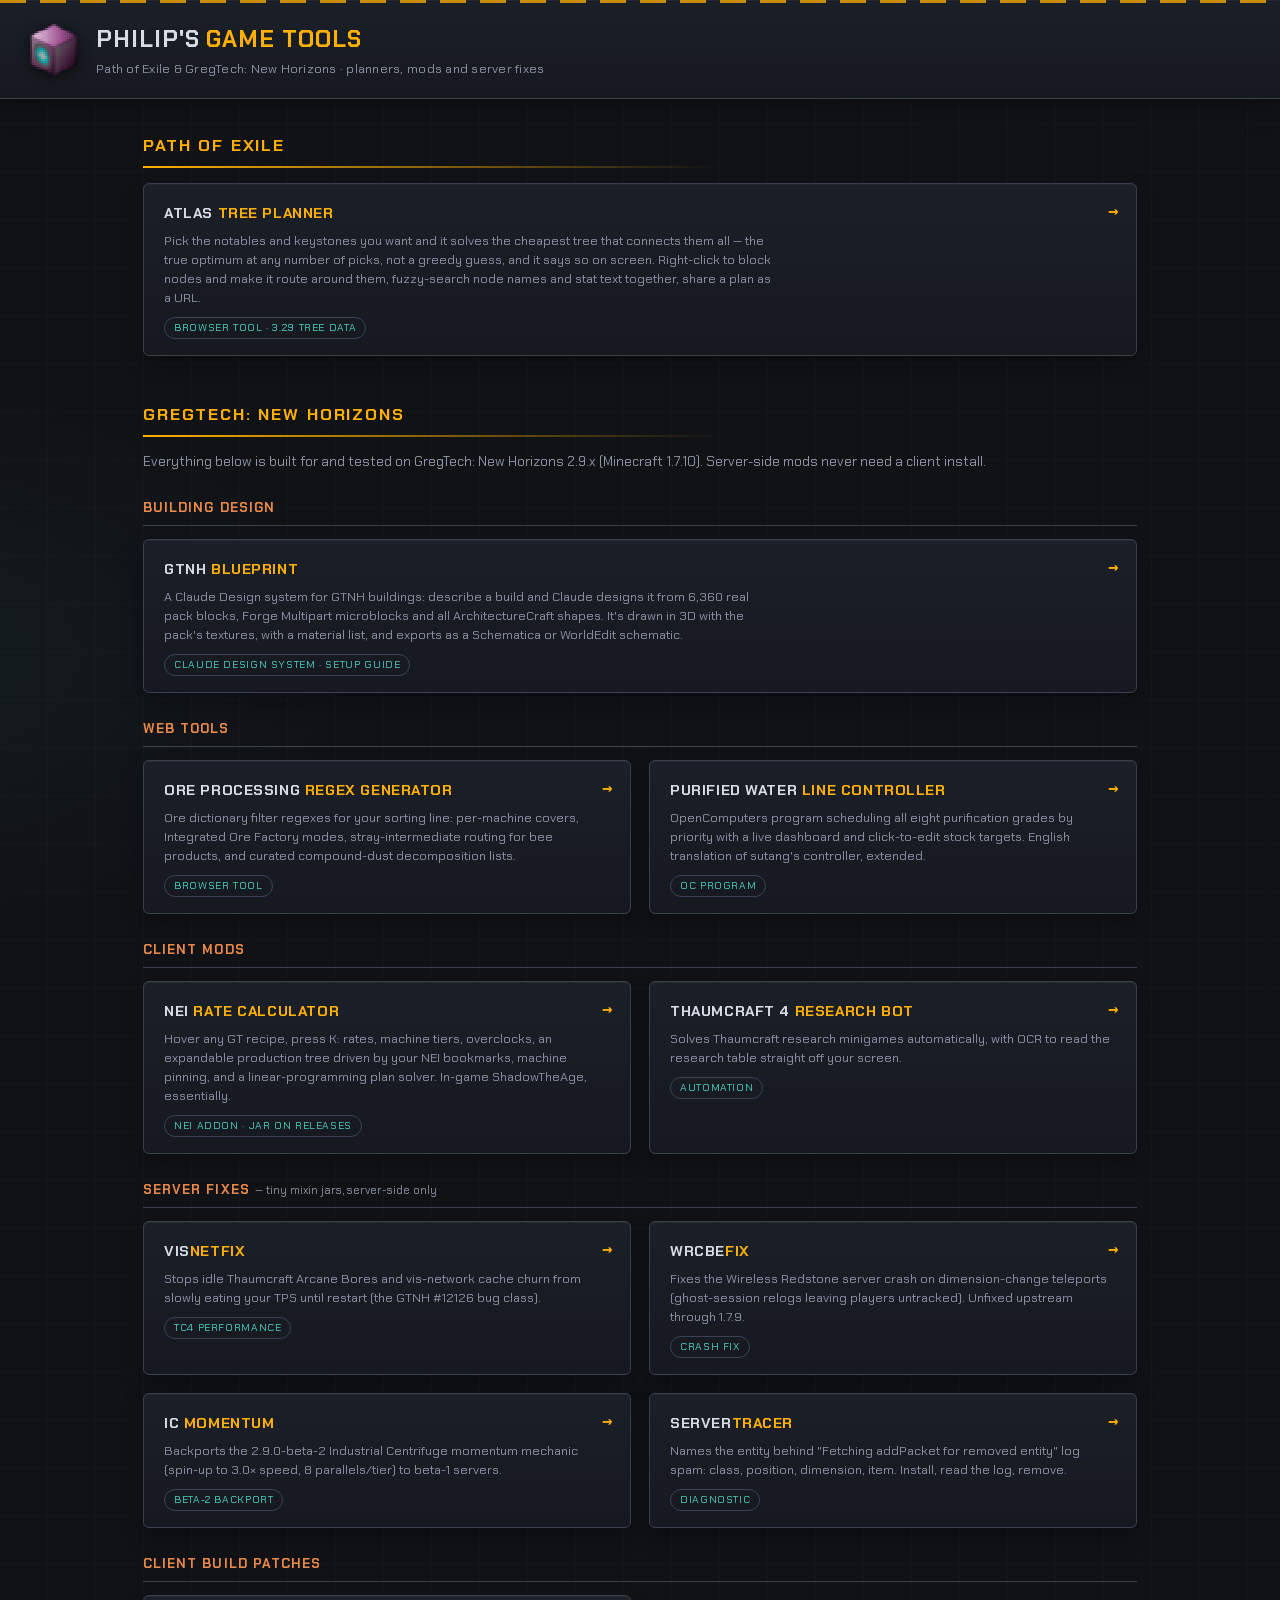
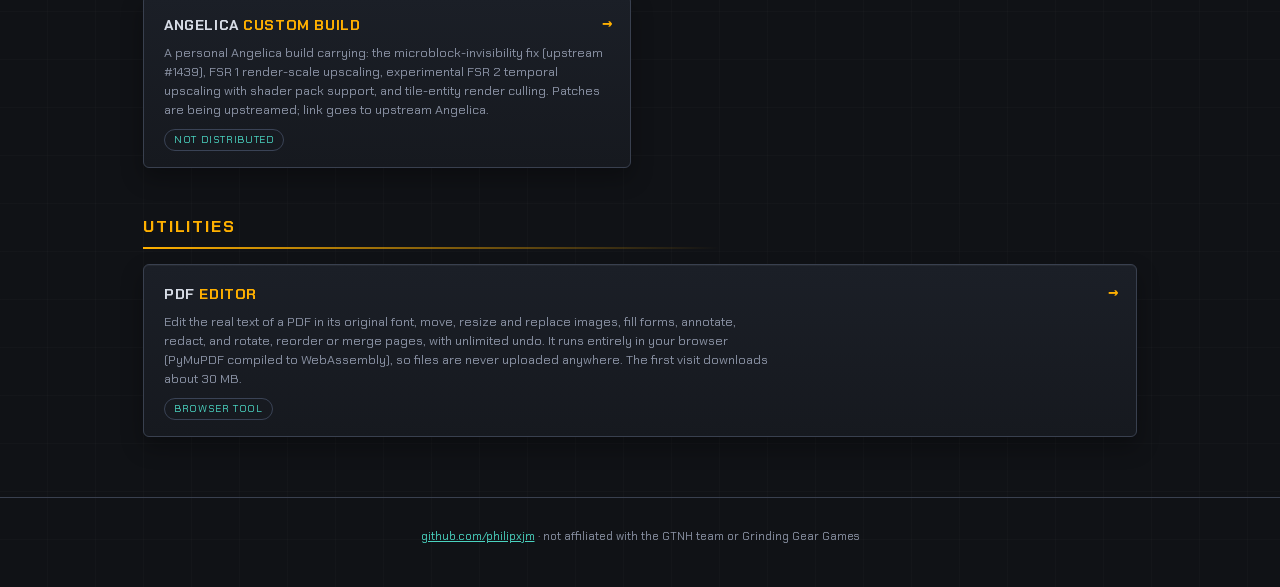
==== commit 1526ae0f: "Add GTNH Blueprint: Claude Design system page with screenshots and setup" ====
--- a/index.html
+++ b/index.html
@@ -88,6 +88,19 @@
   <p class="lead">Everything below is built for and tested on GregTech: New Horizons 2.9.x
   (Minecraft 1.7.10). Server-side mods never need a client install.</p>
 
+  <h3 class="cat">Building design</h3>
+  <div class="hub-cards wide">
+    <a class="hub-card" href="/gtnh-blueprint/">
+      <span class="go">&rarr;</span>
+      <h3>GTNH <span>Blueprint</span></h3>
+      <p>A Claude Design system for GTNH buildings: describe a build and Claude designs it from
+      6,360 real pack blocks, Forge Multipart microblocks and all ArchitectureCraft shapes. It's
+      drawn in 3D with the pack's textures, with a material list, and exports as a Schematica or
+      WorldEdit schematic.</p>
+      <span class="tag">Claude Design system &middot; setup guide</span>
+    </a>
+  </div>
+
   <h3 class="cat">Web tools</h3>
   <div class="hub-cards">
     <a class="hub-card" href="/gtnh-ore-regex/">
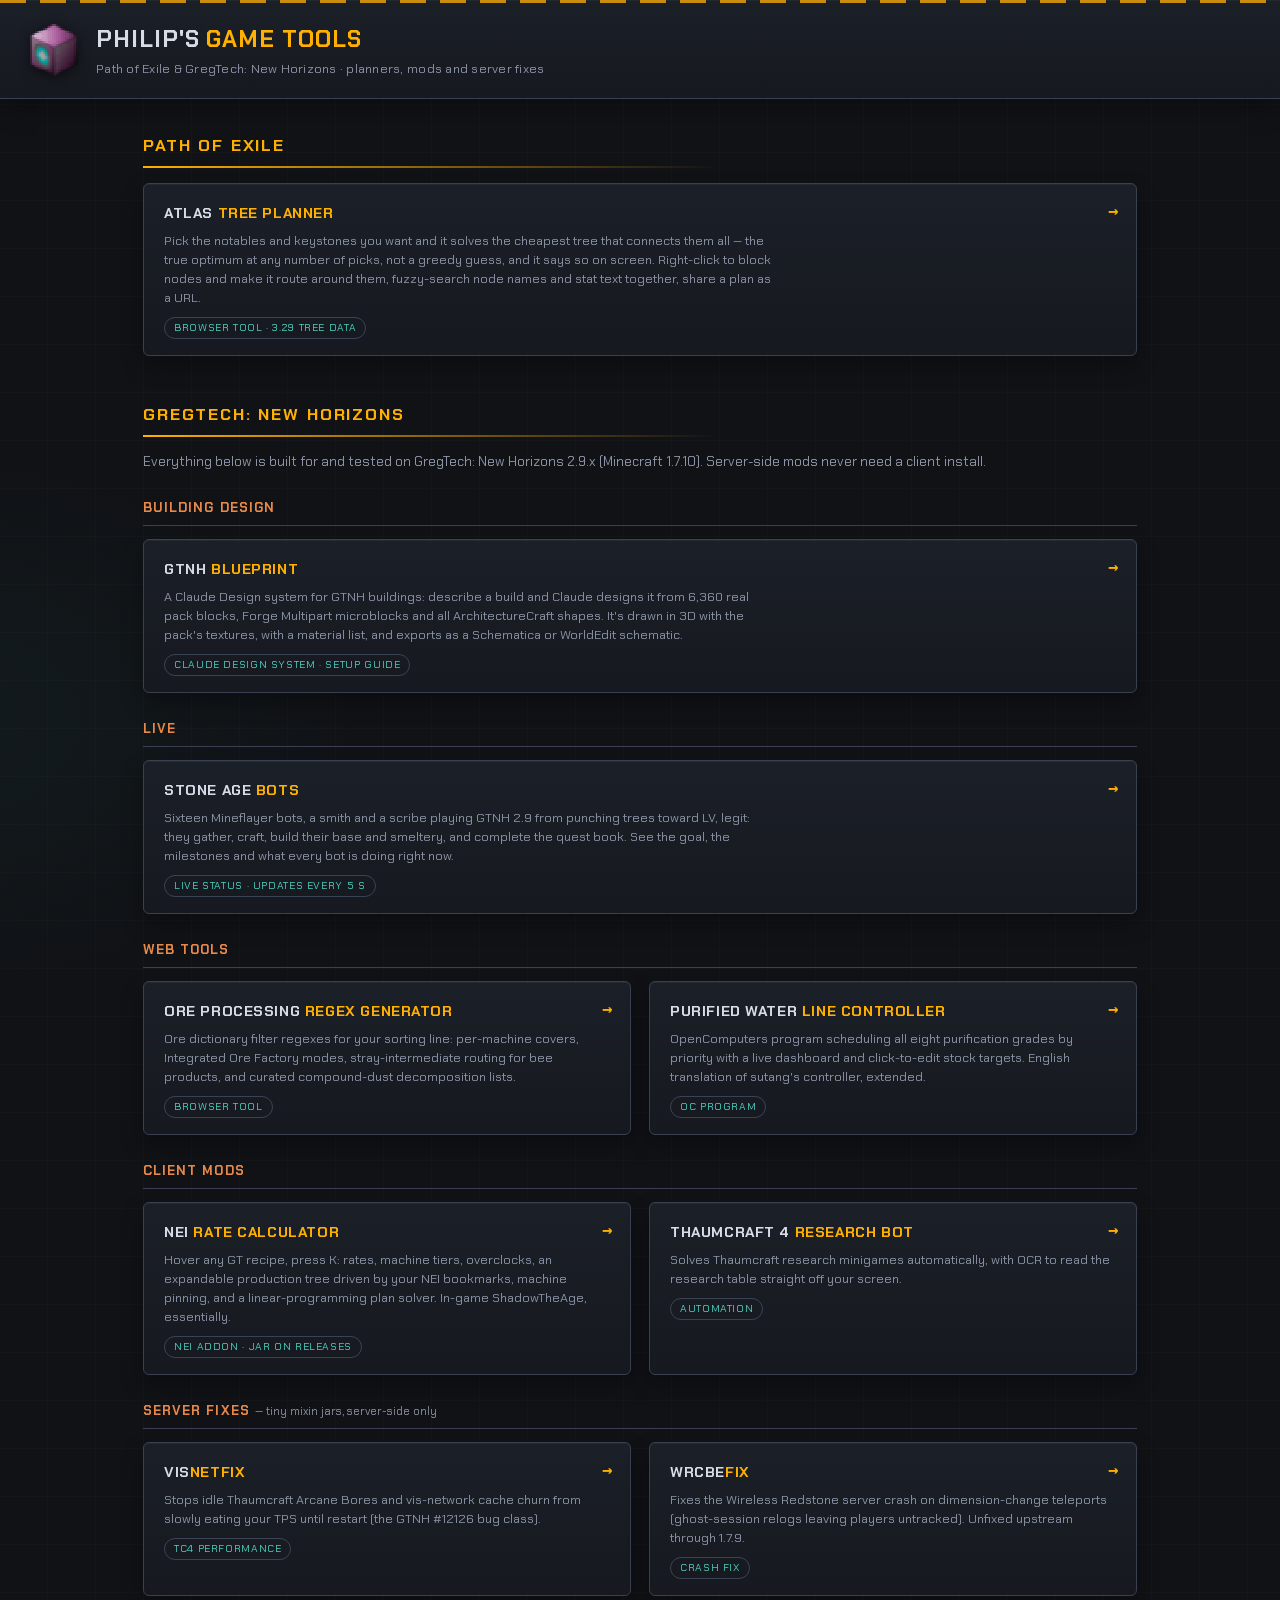
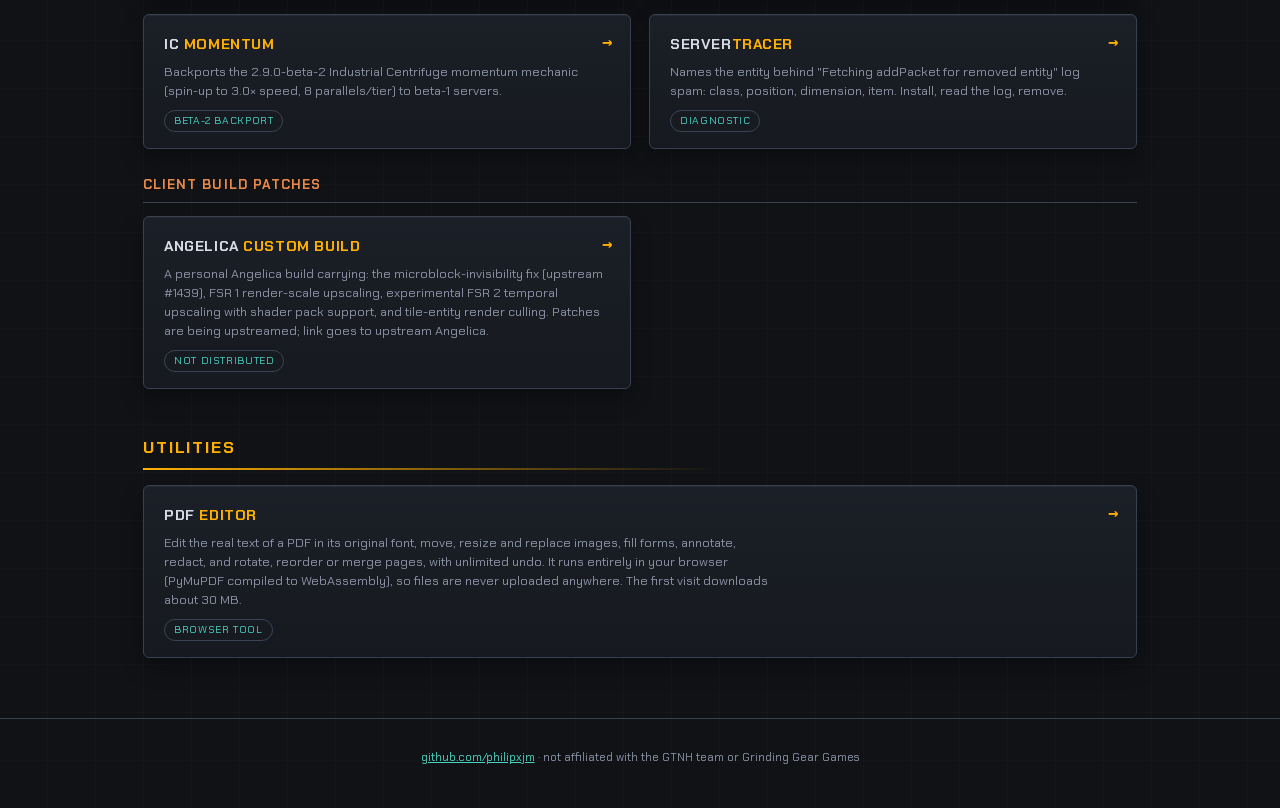
==== commit 9db727f4: "Stone Age Bots: a live status page (the goal, milestones, quests, tasks and what every bot is doing)" ====
--- a/index.html
+++ b/index.html
@@ -101,6 +101,18 @@
     </a>
   </div>
 
+  <h3 class="cat">Live</h3>
+  <div class="hub-cards wide">
+    <a class="hub-card" href="/stoneage/">
+      <span class="go">&rarr;</span>
+      <h3>Stone Age <span>Bots</span></h3>
+      <p>Sixteen Mineflayer bots, a smith and a scribe playing GTNH 2.9 from punching trees toward LV, legit:
+      they gather, craft, build their base and smeltery, and complete the quest book. See the goal, the
+      milestones and what every bot is doing right now.</p>
+      <span class="tag">live status &middot; updates every 5 s</span>
+    </a>
+  </div>
+
   <h3 class="cat">Web tools</h3>
   <div class="hub-cards">
     <a class="hub-card" href="/gtnh-ore-regex/">
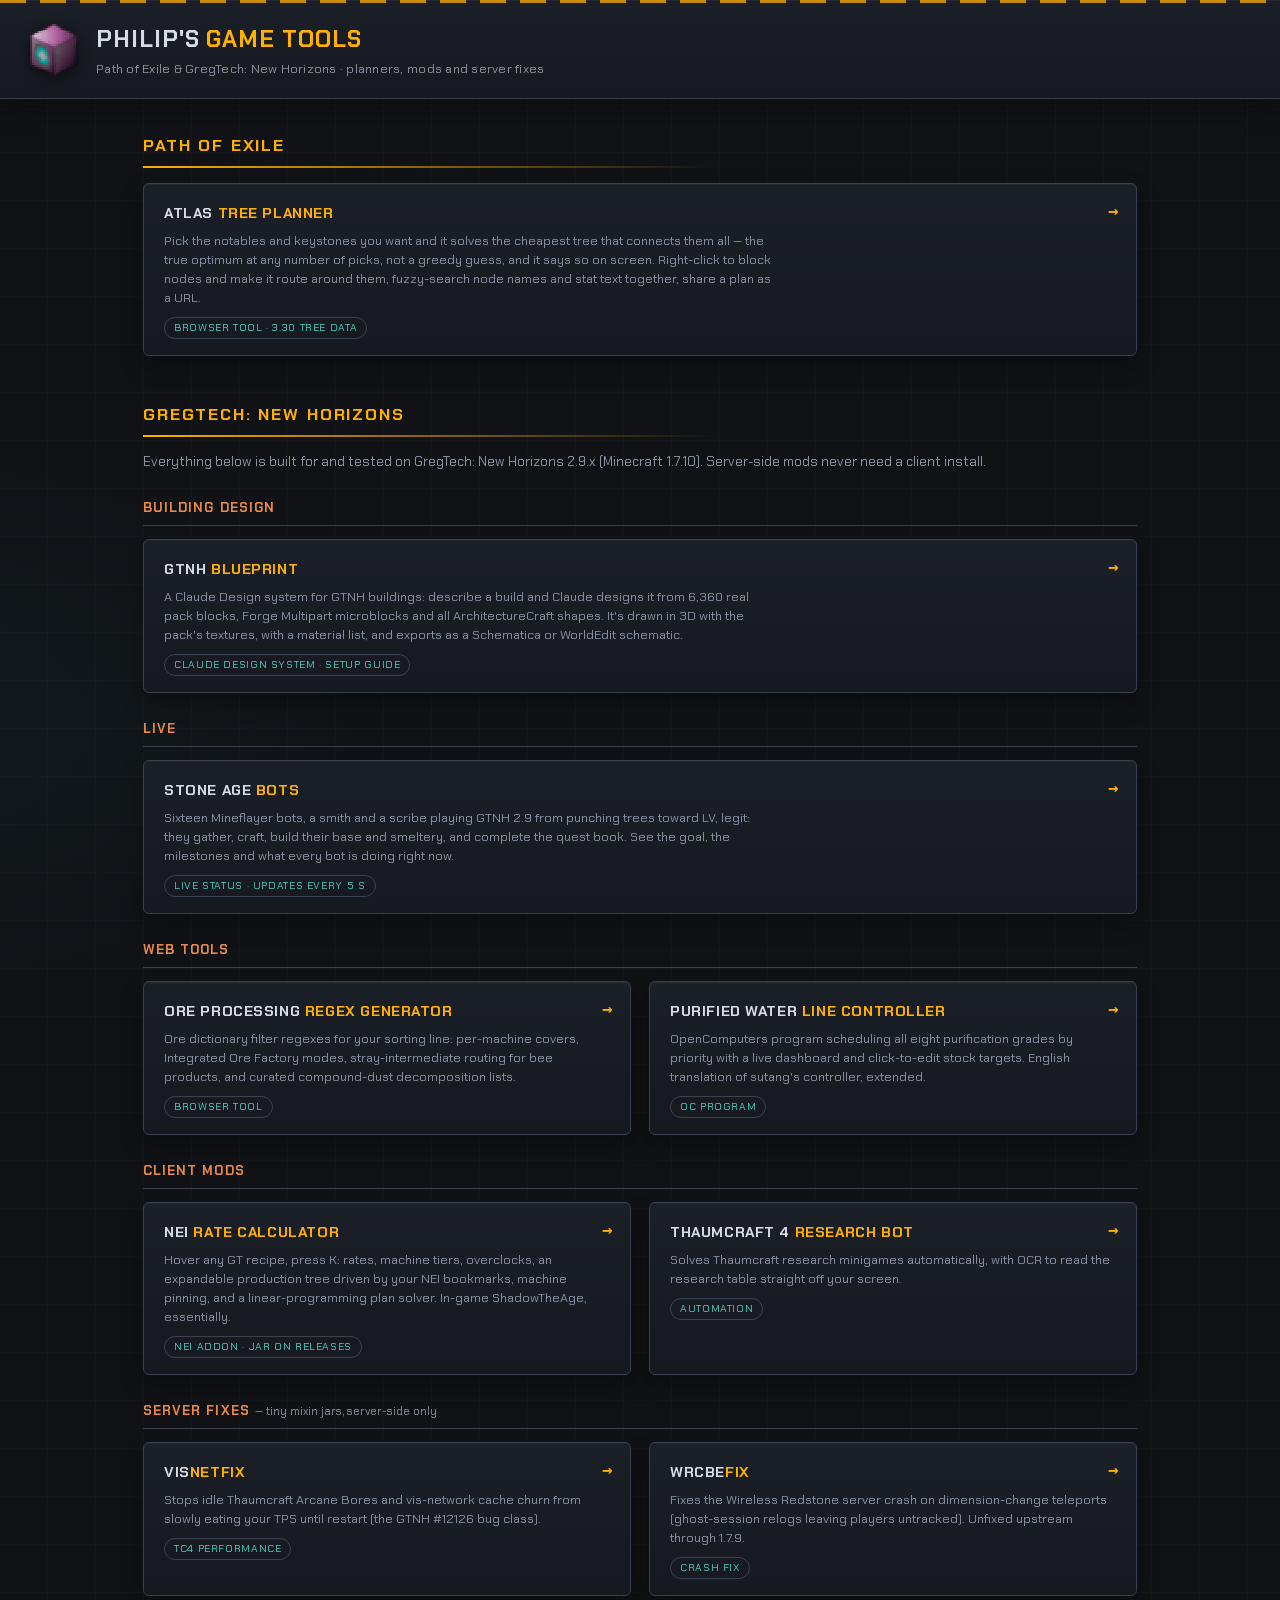
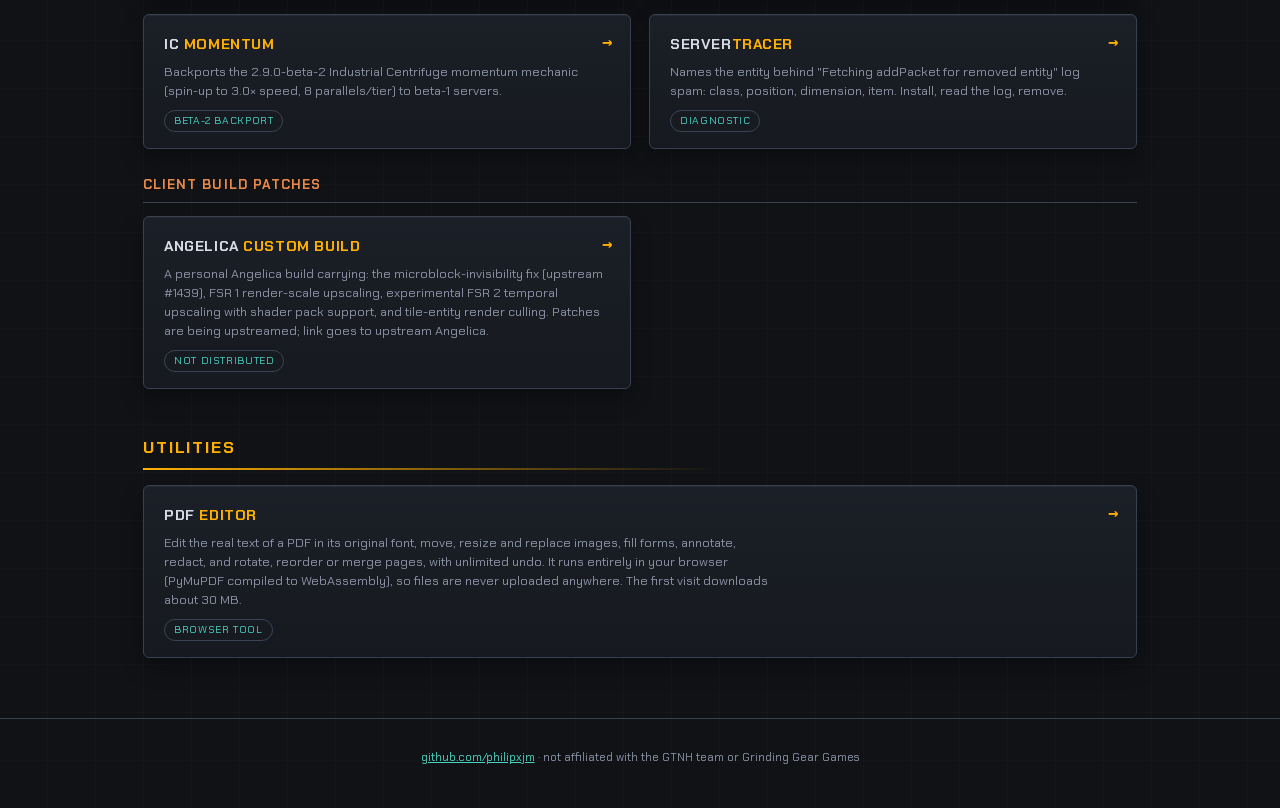
==== commit 64e69b83: "Atlas planner card: 3.30 tree data" ====
--- a/index.html
+++ b/index.html
@@ -79,7 +79,7 @@
       greedy guess, and it says so on screen. Right-click to block nodes and make it
       route around them, fuzzy-search node names and stat text together, share a
       plan as a URL.</p>
-      <span class="tag">browser tool &middot; 3.29 tree data</span>
+      <span class="tag">browser tool &middot; 3.30 tree data</span>
     </a>
   </div>
 
